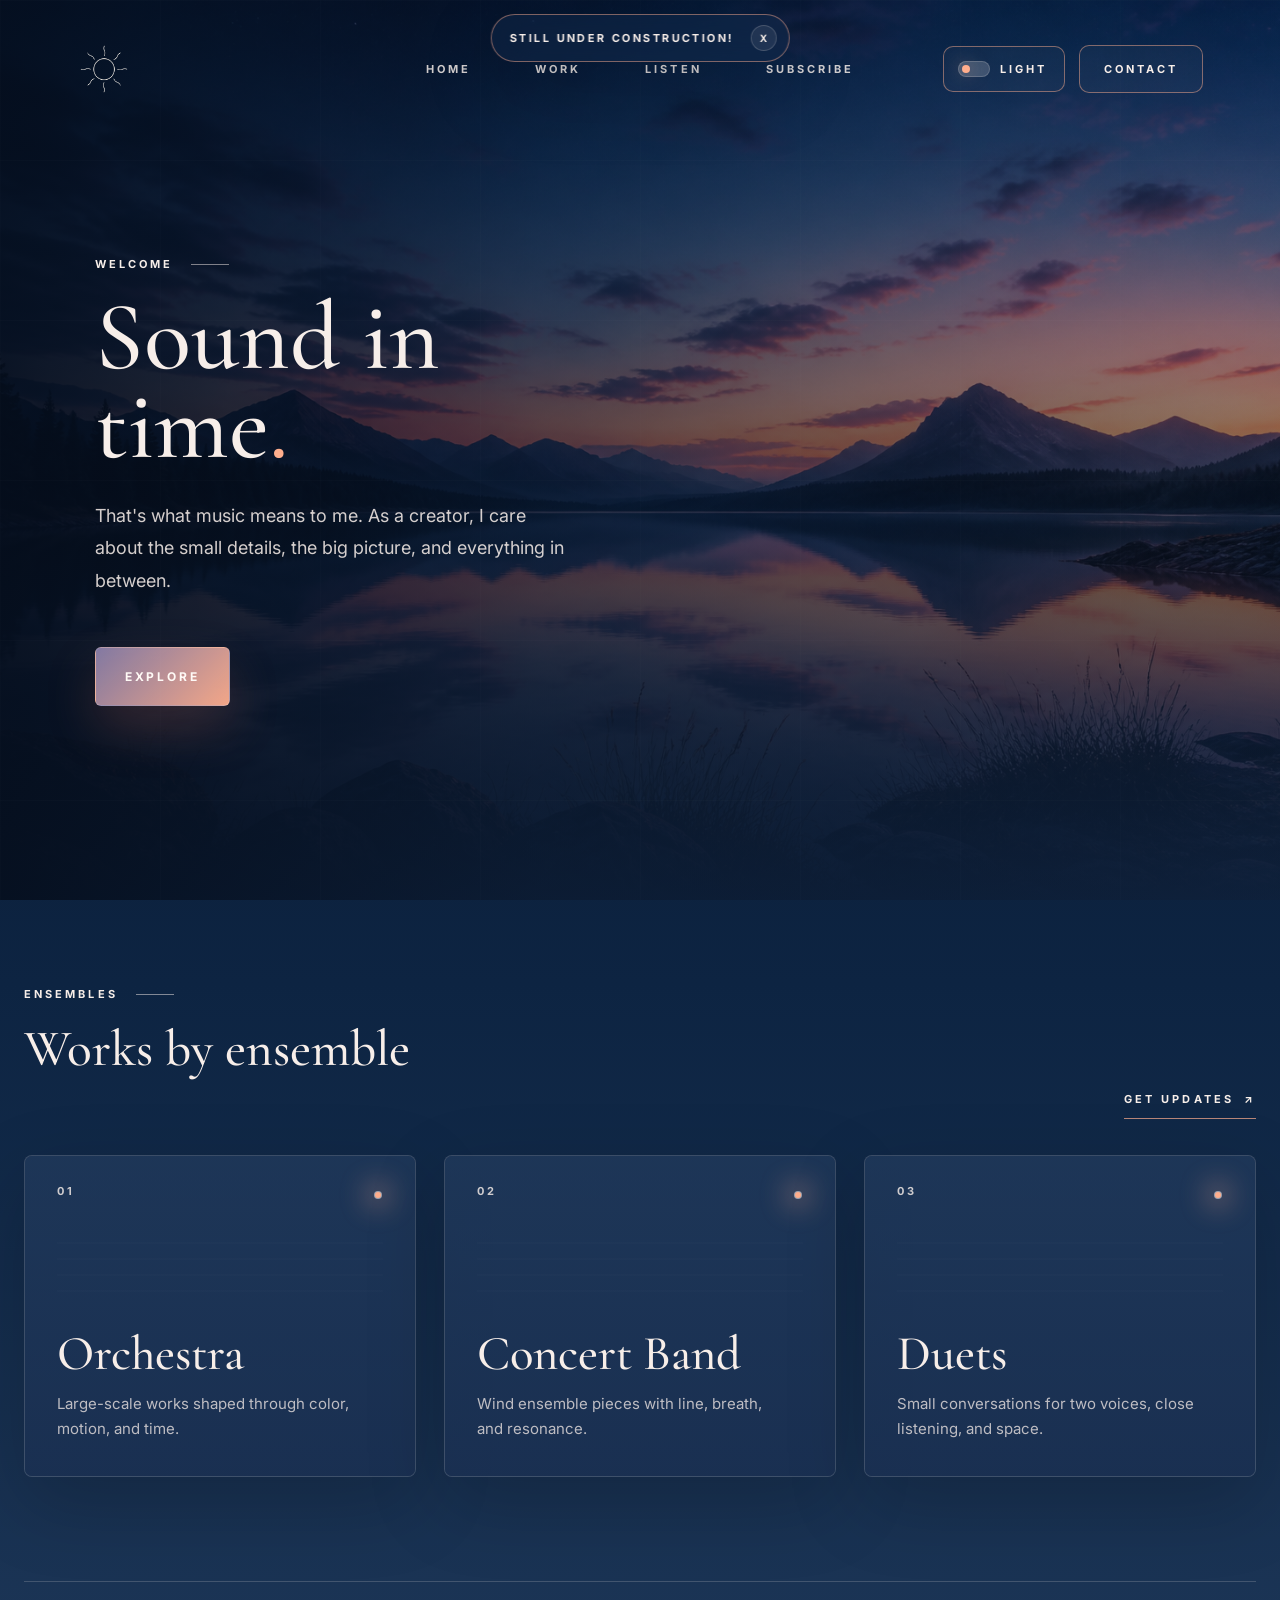
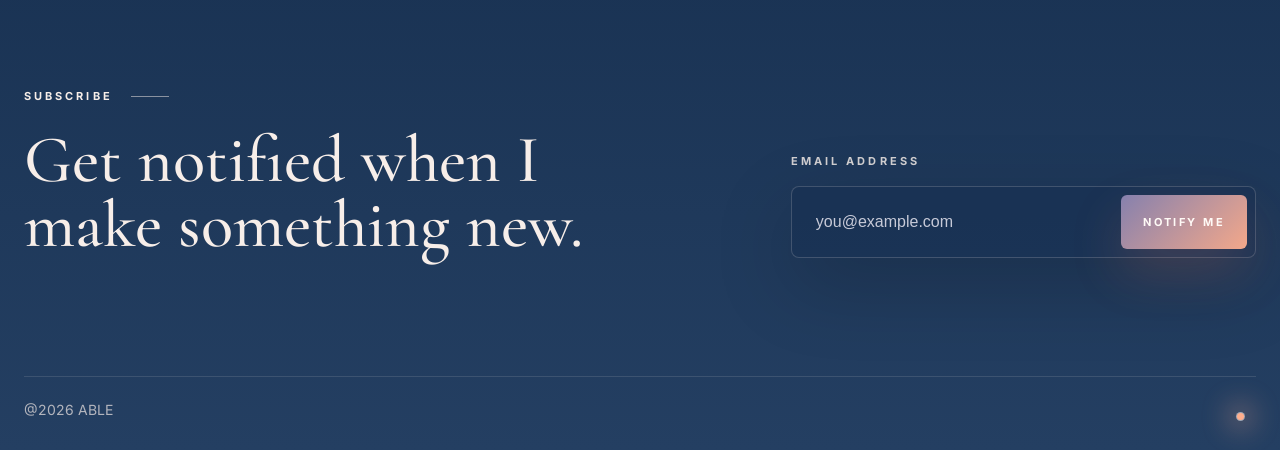
==== index.html @ 359b175e "Add favicon and stabilize theme toggle" ====
<!DOCTYPE html>
<html lang="en">
  <head>
    <meta charset="UTF-8" />
    <meta name="viewport" content="width=device-width, initial-scale=1.0" />
    <title>Able</title>
    <link rel="canonical" href="https://ablemusic.vercel.app" />
    <meta property="og:url" content="https://ablemusic.vercel.app" />
    <link rel="icon" type="image/png" href="assets/logos/av-sunburst-logo-refined-navy.png" />
    <link rel="apple-touch-icon" href="assets/logos/av-sunburst-logo-refined-navy.png" />
    <link rel="preconnect" href="https://fonts.googleapis.com" />
    <link rel="preconnect" href="https://fonts.gstatic.com" crossorigin />
    <link
      href="https://fonts.googleapis.com/css2?family=Cormorant+Garamond:wght@400;500;600&family=Inter:wght@400;500;600;700&display=swap"
      rel="stylesheet"
    />
    <link rel="stylesheet" href="styles.css" />
  </head>
  <body data-theme="dark">
    <div class="construction-notice" role="status" aria-live="polite">
      <span>Still under construction!</span>
      <button class="construction-close" type="button" aria-label="Close construction notice">X</button>
    </div>

    <header class="site-header" aria-label="Primary">
      <a class="brand" href="#" aria-label="Able home">
        <img
          class="brand-mark theme-image"
          src="assets/logos/av-sunburst-logo-refined-cream.png"
          data-dark-src="assets/logos/av-sunburst-logo-refined-cream.png"
          data-light-src="assets/logos/av-sunburst-logo-refined-navy.png"
          alt=""
        />
      </a>
      <nav class="main-nav" aria-label="Main navigation">
        <a href="#">Home</a>
        <a href="#">Work</a>
        <a href="#">Listen</a>
        <a href="#subscribe">Subscribe</a>
      </nav>
      <div class="header-actions">
        <button class="theme-toggle" type="button" aria-label="Switch to light mode" aria-pressed="false">
          <span class="toggle-track" aria-hidden="true"><span class="toggle-thumb"></span></span>
          <span class="theme-toggle-text">Light</span>
        </button>
        <a class="outline-button" href="contact.html">Contact</a>
      </div>
    </header>

    <main>
      <section class="hero" aria-label="Intro">
        <img
          class="hero-image theme-image"
          src="assets/hero-lake.png"
          data-dark-src="assets/hero-lake.png"
          data-light-src="assets/hero-light.png"
          alt="Mountain landscape with lake and sky"
        />
        <div class="hero-shade"></div>
        <div class="hero-content">
          <p class="eyebrow">Welcome</p>
          <h1>Sound in<br /><span class="nowrap">time<span>.</span></span></h1>
          <p class="intro">
            That's what music means to me. As a creator, I care about the small
            details, the big picture, and everything in between.
          </p>
          <div class="hero-actions">
            <a class="primary-button" href="#ensembles">Explore</a>
          </div>
        </div>
      </section>

      <section class="work-section" id="ensembles">
        <div class="section-heading">
          <div>
            <p class="eyebrow">Ensembles</p>
            <h2>Works by ensemble</h2>
          </div>
          <a class="text-link" href="#subscribe">Get Updates <span aria-hidden="true">&nearr;</span></a>
        </div>

        <div class="project-grid">
          <article class="project-card ensemble-card">
            <div class="project-info">
              <span>01</span>
              <h3>Orchestra</h3>
              <p>Large-scale works shaped through color, motion, and time.</p>
            </div>
          </article>

          <article class="project-card ensemble-card">
            <div class="project-info">
              <span>02</span>
              <h3>Concert Band</h3>
              <p>Wind ensemble pieces with line, breath, and resonance.</p>
            </div>
          </article>

          <article class="project-card ensemble-card">
            <div class="project-info">
              <span>03</span>
              <h3>Duets</h3>
              <p>Small conversations for two voices, close listening, and space.</p>
            </div>
          </article>
        </div>
      </section>
    </main>

    <footer class="site-footer subscription-section" id="subscribe">
      <div class="subscription-copy">
        <p class="eyebrow">Subscribe</p>
        <h2>Get notified when I make something new.</h2>
      </div>
      <form class="subscription-form" action="#" method="post" aria-label="Email subscription">
        <label for="subscriber-email">Email address</label>
        <div class="email-field">
          <input
            id="subscriber-email"
            name="email"
            type="email"
            autocomplete="email"
            placeholder="you@example.com"
            required
          />
          <button type="submit">Notify Me</button>
        </div>
      </form>
      <p class="copyright">@2026 ABLE</p>
    </footer>

    <script src="site.js"></script>
  </body>
</html>
---- styles.css ----
:root {
  --ink: #f7eee9;
  --muted: #c7cad8;
  --soft: rgba(247, 238, 233, 0.66);
  --line: rgba(247, 238, 233, 0.18);
  --peach: #ffae8d;
  --font-display: "Cormorant Garamond", Georgia, serif;
  --font-body: "Inter", Arial, sans-serif;

  --page-bg:
    radial-gradient(circle at 83% 16%, rgba(255, 174, 141, 0.18), transparent 28rem),
    linear-gradient(180deg, #061124 0%, #0d2442 48%, #243f62 100%);
  --grain-opacity: 0.2;
  --grain-line-a: rgba(255, 255, 255, 0.05);
  --grain-line-b: rgba(255, 255, 255, 0.035);
  --grain-blend: screen;
  --nav-link: rgba(247, 238, 233, 0.84);
  --outline-border: rgba(255, 174, 141, 0.48);
  --outline-bg: rgba(255, 255, 255, 0.03);
  --hero-shade:
    linear-gradient(90deg, rgba(5, 14, 29, 0.9) 0%, rgba(8, 19, 37, 0.54) 42%, rgba(10, 18, 35, 0.28) 100%),
    linear-gradient(180deg, rgba(4, 11, 23, 0.1) 0%, rgba(5, 13, 27, 0.24) 53%, #102644 100%);
  --hero-rule: linear-gradient(90deg, transparent, rgba(247, 238, 233, 0.42), transparent);
  --eyebrow-rule: rgba(247, 238, 233, 0.5);
  --intro: rgba(247, 238, 233, 0.86);
  --button-bg: linear-gradient(135deg, rgba(172, 156, 205, 0.74), rgba(255, 174, 141, 0.95));
  --button-shadow: 0 22px 52px rgba(255, 126, 94, 0.18);
  --card-bg: rgba(20, 45, 78, 0.5);
  --card-shadow: 0 26px 80px rgba(0, 0, 0, 0.18);
  --project-info-bg: linear-gradient(180deg, rgba(37, 62, 96, 0.58), rgba(27, 48, 82, 0.72));
  --project-number: rgba(247, 238, 233, 0.82);
  --body-copy: rgba(247, 238, 233, 0.74);
  --image-shadow: 0 28px 80px rgba(0, 0, 0, 0.22);
  --footer-heading: rgba(247, 238, 233, 0.82);
  --footer-text: rgba(247, 238, 233, 0.68);
  --footer-line: rgba(247, 238, 233, 0.12);
}

body[data-theme="light"] {
  --ink: #203044;
  --muted: #5c6672;
  --soft: rgba(32, 48, 68, 0.62);
  --line: rgba(32, 48, 68, 0.13);
  --peach: #ee955d;
  --page-bg:
    radial-gradient(circle at 85% 7%, rgba(255, 223, 184, 0.46), transparent 22rem),
    linear-gradient(180deg, #fdf9f1 0%, #f8f4ec 58%, #f4efe5 100%);
  --grain-opacity: 0.16;
  --grain-line-a: rgba(32, 48, 68, 0.035);
  --grain-line-b: rgba(32, 48, 68, 0.025);
  --grain-blend: multiply;
  --nav-link: rgba(32, 48, 68, 0.82);
  --outline-border: rgba(238, 149, 93, 0.74);
  --outline-bg: rgba(255, 255, 255, 0.18);
  --hero-shade:
    linear-gradient(90deg, rgba(252, 248, 239, 0.82) 0%, rgba(252, 248, 239, 0.45) 36%, rgba(252, 248, 239, 0.06) 78%),
    linear-gradient(180deg, rgba(255, 255, 255, 0) 0%, rgba(249, 245, 237, 0.08) 58%, #f8f4ec 100%);
  --hero-rule: linear-gradient(90deg, transparent, rgba(32, 48, 68, 0.2), rgba(238, 149, 93, 0.4));
  --eyebrow-rule: rgba(32, 48, 68, 0.5);
  --intro: rgba(32, 48, 68, 0.88);
  --button-bg: linear-gradient(135deg, #f0a16d, #f5b37f);
  --button-shadow: 0 20px 46px rgba(172, 111, 66, 0.18);
  --card-bg: rgba(255, 255, 255, 0.78);
  --card-shadow: 0 20px 60px rgba(41, 52, 63, 0.12);
  --project-info-bg: linear-gradient(180deg, rgba(255, 255, 255, 0.86), rgba(252, 249, 242, 0.96));
  --project-number: rgba(32, 48, 68, 0.82);
  --body-copy: rgba(32, 48, 68, 0.78);
  --image-shadow: 0 24px 70px rgba(41, 52, 63, 0.15);
  --footer-heading: rgba(32, 48, 68, 0.82);
  --footer-text: rgba(32, 48, 68, 0.68);
  --footer-line: rgba(32, 48, 68, 0.11);
}

* {
  box-sizing: border-box;
}

html {
  scroll-behavior: smooth;
}

body {
  margin: 0;
  color: var(--ink);
  font-family: var(--font-body);
  background: var(--page-bg);
  transition: color 240ms ease, background 240ms ease;
}

body::before {
  position: fixed;
  inset: 0;
  z-index: 5;
  pointer-events: none;
  content: "";
  opacity: var(--grain-opacity);
  background-image:
    linear-gradient(var(--grain-line-a) 1px, transparent 1px),
    linear-gradient(90deg, var(--grain-line-b) 1px, transparent 1px);
  background-size: 160px 160px;
  mix-blend-mode: var(--grain-blend);
}

a {
  color: inherit;
  text-decoration: none;
}

button {
  font: inherit;
}

img {
  display: block;
  max-width: 100%;
}

.theme-image {
  transition: opacity 220ms ease;
}

body.is-theme-switching .theme-image {
  opacity: 0.82;
}

.construction-notice {
  position: fixed;
  top: 14px;
  left: 50%;
  z-index: 40;
  display: inline-flex;
  align-items: center;
  gap: 16px;
  max-width: calc(100% - 32px);
  padding: 10px 12px 10px 18px;
  color: var(--ink);
  font-size: 11px;
  font-weight: 700;
  letter-spacing: 0.22em;
  text-transform: uppercase;
  border: 1px solid var(--outline-border);
  border-radius: 999px;
  background: var(--card-bg);
  background: color-mix(in srgb, var(--card-bg) 82%, transparent);
  box-shadow: var(--card-shadow);
  backdrop-filter: blur(18px);
  transform: translateX(-50%);
}

.construction-notice.is-hidden {
  display: none;
}

.construction-close {
  display: inline-grid;
  place-items: center;
  width: 26px;
  height: 26px;
  flex: 0 0 auto;
  color: var(--ink);
  font-size: 10px;
  font-weight: 700;
  line-height: 1;
  border: 1px solid var(--line);
  border-radius: 999px;
  background: rgba(255, 255, 255, 0.08);
  cursor: pointer;
}

.site-header {
  position: fixed;
  top: 0;
  left: 0;
  z-index: 20;
  display: grid;
  grid-template-columns: 1fr auto 1fr;
  align-items: center;
  width: 100%;
  padding: 42px clamp(24px, 6vw, 96px);
}

.brand {
  display: inline-flex;
  align-items: center;
  justify-content: center;
  justify-self: start;
  width: 54px;
  height: 54px;
  color: var(--ink);
}

.brand-mark {
  display: block;
  width: 54px;
  height: 54px;
  object-fit: contain;
  overflow: visible;
}

.main-nav {
  display: flex;
  justify-content: center;
  gap: clamp(28px, 5vw, 72px);
}

.main-nav a,
.outline-button,
.theme-toggle,
.text-link,
.eyebrow,
.project-info span,
.subscription-form label,
.inquiry-form span {
  font-size: 11px;
  font-weight: 700;
  letter-spacing: 0.28em;
  text-transform: uppercase;
}

.main-nav a {
  color: var(--nav-link);
}

.header-actions {
  display: flex;
  align-items: center;
  justify-self: end;
  justify-content: end;
  gap: 14px;
}

.outline-button,
.theme-toggle {
  min-height: 46px;
  color: var(--ink);
  border: 1px solid var(--outline-border);
  border-radius: 10px;
  background: var(--outline-bg);
}

.outline-button {
  min-width: 122px;
  padding: 16px 24px;
  text-align: center;
}

.theme-toggle {
  display: inline-flex;
  align-items: center;
  gap: 10px;
  min-width: 122px;
  padding: 10px 14px;
  cursor: pointer;
}

.theme-toggle:disabled {
  cursor: progress;
  opacity: 0.74;
}

.toggle-track {
  position: relative;
  width: 32px;
  height: 16px;
  flex: 0 0 auto;
  border: 1px solid var(--line);
  border-radius: 999px;
  background: rgba(255, 255, 255, 0.18);
}

.toggle-thumb {
  position: absolute;
  top: 3px;
  left: 3px;
  width: 8px;
  height: 8px;
  border-radius: 999px;
  background: var(--peach);
  box-shadow: 0 0 18px rgba(255, 174, 141, 0.7);
  transition: transform 180ms ease;
}

body[data-theme="light"] .toggle-thumb {
  transform: translateX(16px);
}

.hero {
  position: relative;
  min-height: 100vh;
  overflow: hidden;
  isolation: isolate;
}

.hero-image,
.hero-shade {
  position: absolute;
  inset: 0;
  width: 100%;
  height: 100%;
}

.hero-image {
  z-index: -3;
  object-fit: cover;
  object-position: center;
}

.hero-shade {
  z-index: -2;
  background: var(--hero-shade);
}

.hero-content {
  width: min(820px, calc(100% - 48px));
  padding: 28vh 0 0 clamp(24px, 7.4vw, 116px);
}

.eyebrow {
  position: relative;
  display: inline-flex;
  align-items: center;
  gap: 18px;
  margin: 0 0 22px;
  color: var(--ink);
}

.eyebrow::after {
  display: block;
  width: 38px;
  height: 1px;
  content: "";
  background: var(--eyebrow-rule);
}

h1,
h2,
h3,
p {
  margin-top: 0;
}

h1 {
  max-width: 820px;
  margin-bottom: 28px;
  font-family: var(--font-display);
  font-size: clamp(72px, 7.6vw, 118px);
  font-weight: 500;
  line-height: 0.92;
}

h1 span,
em {
  color: var(--peach);
  font-style: italic;
}

h1 .nowrap {
  color: inherit;
  font-style: normal;
  white-space: nowrap;
}

h1 .nowrap span {
  color: var(--peach);
  font-style: normal;
}

.intro {
  max-width: 476px;
  margin-bottom: 50px;
  color: var(--intro);
  font-size: 18px;
  line-height: 1.8;
}

.hero-actions {
  display: flex;
  align-items: center;
  gap: 38px;
  flex-wrap: wrap;
}

.primary-button {
  display: inline-flex;
  align-items: center;
  gap: 10px;
  padding: 21px 29px;
  color: #fffaf6;
  font-size: 12px;
  font-weight: 700;
  letter-spacing: 0.24em;
  text-transform: uppercase;
  border: 1px solid rgba(255, 255, 255, 0.16);
  border-radius: 6px;
  background: var(--button-bg);
  box-shadow: var(--button-shadow);
}

.text-link {
  display: inline-flex;
  align-items: center;
  gap: 10px;
  padding-bottom: 12px;
  color: var(--ink);
  border-bottom: 1px solid rgba(255, 174, 141, 0.7);
}

.work-section,
.site-footer {
  width: min(100% - 48px, 1380px);
  margin: 0 auto;
}

.work-section {
  padding: 82px 0 104px;
}

.section-heading {
  display: flex;
  align-items: end;
  justify-content: space-between;
  gap: 32px;
  margin-bottom: 36px;
}

.section-heading h2,
.subscription-copy h2 {
  color: var(--ink);
  font-family: var(--font-display);
  font-size: clamp(40px, 4vw, 60px);
  font-weight: 500;
  line-height: 1.04;
}

.project-grid {
  display: grid;
  grid-template-columns: repeat(3, 1fr);
  gap: 28px;
}

.project-card {
  position: relative;
  overflow: hidden;
  border: 1px solid var(--line);
  border-radius: 8px;
  background: var(--card-bg);
  box-shadow: var(--card-shadow);
}

.project-card img {
  width: 100%;
  aspect-ratio: 1.7;
  object-fit: cover;
  transition: opacity 180ms ease;
}

.project-info {
  position: relative;
  min-height: 124px;
  padding: 18px 28px 25px;
  background: var(--project-info-bg);
}

.project-info span {
  display: block;
  margin-bottom: 16px;
  color: var(--project-number);
}

.project-info h3 {
  margin-bottom: 7px;
  color: var(--ink);
  font-size: 21px;
  font-weight: 500;
}

.project-info p {
  margin: 0;
  color: var(--muted);
  font-size: 14px;
}

.ensemble-card {
  min-height: 320px;
}

.ensemble-card::before {
  position: absolute;
  inset: 72px 32px auto;
  height: 74px;
  pointer-events: none;
  content: "";
  opacity: 0.32;
  background: repeating-linear-gradient(
    to bottom,
    transparent 0,
    transparent 14px,
    var(--line) 15px,
    transparent 16px
  );
}

.ensemble-card::after,
.site-footer::after {
  position: absolute;
  content: "";
  border-radius: 50%;
  background: var(--peach);
  box-shadow: 0 0 0 1px rgba(255, 255, 255, 0.5), 0 0 28px 8px rgba(255, 174, 141, 0.45);
}

.ensemble-card::after {
  top: 36px;
  right: 34px;
  width: 6px;
  height: 6px;
}

.ensemble-card .project-info {
  min-height: 320px;
  display: flex;
  flex-direction: column;
  justify-content: flex-end;
  padding: 28px 32px 34px;
}

.ensemble-card .project-info span,
.ensemble-card .project-info h3,
.ensemble-card .project-info p {
  position: relative;
  z-index: 1;
}

.ensemble-card .project-info span {
  margin-bottom: auto;
}

.ensemble-card .project-info h3 {
  max-width: 300px;
  margin-bottom: 14px;
  font-family: var(--font-display);
  font-size: clamp(34px, 3.8vw, 54px);
  line-height: 1;
}

.ensemble-card .project-info p {
  max-width: 310px;
  color: var(--body-copy);
  font-size: 15px;
  line-height: 1.65;
}

.site-footer {
  position: relative;
  display: grid;
  grid-template-columns: minmax(0, 1fr) minmax(360px, 0.7fr);
  align-items: end;
  gap: clamp(42px, 8vw, 120px);
  padding: clamp(64px, 8vw, 108px) 0 32px;
  border-top: 1px solid var(--line);
}

.site-footer::after {
  right: 12px;
  bottom: 30px;
  width: 7px;
  height: 7px;
}

.subscription-copy .eyebrow {
  margin-bottom: 24px;
}

.subscription-copy h2 {
  max-width: 760px;
  margin: 0;
  font-size: clamp(42px, 5.2vw, 76px);
  line-height: 0.98;
}

.subscription-form {
  width: 100%;
}

.subscription-form label {
  display: block;
  margin-bottom: 18px;
  color: var(--footer-heading);
}

.email-field {
  display: flex;
  align-items: center;
  gap: 10px;
  width: 100%;
  padding: 8px;
  border: 1px solid var(--line);
  border-radius: 8px;
  background: var(--card-bg);
  box-shadow: var(--card-shadow);
}

.email-field input {
  width: 100%;
  min-width: 0;
  height: 54px;
  padding: 0 16px;
  color: var(--ink);
  font-size: 16px;
  border: 0;
  outline: 0;
  background: transparent;
}

.email-field input::placeholder {
  color: var(--muted);
}

.email-field button {
  min-height: 54px;
  flex: 0 0 auto;
  padding: 0 22px;
  color: #fffaf6;
  font-size: 11px;
  font-weight: 700;
  letter-spacing: 0.22em;
  text-transform: uppercase;
  border: 0;
  border-radius: 6px;
  background: var(--button-bg);
  box-shadow: var(--button-shadow);
  cursor: pointer;
}

.copyright {
  grid-column: 1 / -1;
  margin: 16px 0 0;
  padding-top: 24px;
  color: var(--footer-text);
  font-size: 14px;
  border-top: 1px solid var(--footer-line);
}

.contact-page {
  min-height: 100vh;
}

.contact-main {
  width: min(100% - 48px, 1380px);
  margin: 0 auto;
  padding: clamp(150px, 18vw, 220px) 0 clamp(72px, 9vw, 120px);
}

.contact-hero {
  max-width: 780px;
  margin-bottom: clamp(54px, 8vw, 96px);
}

.contact-hero h1 {
  margin-bottom: 24px;
}

.contact-shell {
  display: grid;
  grid-template-columns: minmax(0, 1fr);
  align-items: start;
  width: min(100%, 920px);
  margin: 0 auto;
  padding: clamp(44px, 6vw, 76px) 0;
  border-top: 1px solid var(--line);
  border-bottom: 1px solid var(--line);
}

.inquiry-form {
  display: grid;
  gap: 18px;
  width: 100%;
  max-width: 920px;
  margin: 0 auto;
}

.form-grid {
  display: grid;
  grid-template-columns: repeat(2, minmax(0, 1fr));
  gap: 16px;
}

.inquiry-form label {
  display: grid;
  gap: 10px;
}

.inquiry-form span {
  color: var(--footer-heading);
}

.inquiry-form input,
.inquiry-form select,
.inquiry-form textarea {
  width: 100%;
  color: var(--ink);
  font-size: 16px;
  border: 1px solid var(--line);
  border-radius: 8px;
  outline: 0;
  background: var(--card-bg);
  box-shadow: var(--card-shadow);
}

.inquiry-form input,
.inquiry-form select {
  height: 56px;
  padding: 0 16px;
}

.inquiry-form textarea {
  min-height: 180px;
  padding: 16px;
  resize: vertical;
}

.inquiry-form input:focus,
.inquiry-form select:focus,
.inquiry-form textarea:focus {
  border-color: var(--outline-border);
}

.inquiry-form button {
  justify-self: start;
  min-height: 56px;
  padding: 0 26px;
  color: #fffaf6;
  font-size: 11px;
  font-weight: 700;
  letter-spacing: 0.22em;
  text-transform: uppercase;
  border: 0;
  border-radius: 6px;
  background: var(--button-bg);
  box-shadow: var(--button-shadow);
  cursor: pointer;
}

@media (max-width: 1080px) {
  .theme-toggle {
    min-width: 100px;
  }

  .main-nav {
    gap: 28px;
  }
}

@media (max-width: 920px) {
  .site-header {
    grid-template-columns: auto 1fr;
    gap: 22px;
    padding: 28px 24px;
  }

  .main-nav {
    order: 3;
    grid-column: 1 / -1;
    justify-self: stretch;
    justify-content: flex-start;
    gap: 18px;
    overflow-x: auto;
    padding-bottom: 4px;
  }

  .header-actions {
    justify-self: end;
  }

  .outline-button {
    justify-self: end;
  }

  .hero-content {
    padding-top: 25vh;
  }

  .project-grid,
  .site-footer,
  .contact-shell {
    grid-template-columns: 1fr;
  }

  .section-heading {
    align-items: start;
    flex-direction: column;
  }

}

@media (max-width: 560px) {
  .construction-notice {
    top: 10px;
    gap: 10px;
    padding: 8px 9px 8px 13px;
    font-size: 9px;
    letter-spacing: 0.14em;
  }

  .construction-close {
    width: 24px;
    height: 24px;
  }

  .site-header {
    position: absolute;
  }

  .main-nav {
    display: none;
  }

  .header-actions {
    gap: 8px;
  }

  .theme-toggle {
    min-width: 44px;
    padding: 10px;
  }

  .theme-toggle-text {
    display: none;
  }

  .outline-button {
    min-width: auto;
    padding: 13px 15px;
    font-size: 10px;
  }

  h1 {
    font-size: 56px;
  }

  .intro {
    font-size: 16px;
  }

  .hero-actions {
    align-items: flex-start;
    flex-direction: column;
  }

  .work-section {
    padding-top: 56px;
  }

  .email-field {
    align-items: stretch;
    flex-direction: column;
  }

  .email-field button {
    width: 100%;
  }

  .contact-main {
    padding-top: 132px;
  }

  .form-grid {
    grid-template-columns: 1fr;
  }

  .inquiry-form button {
    width: 100%;
  }
}
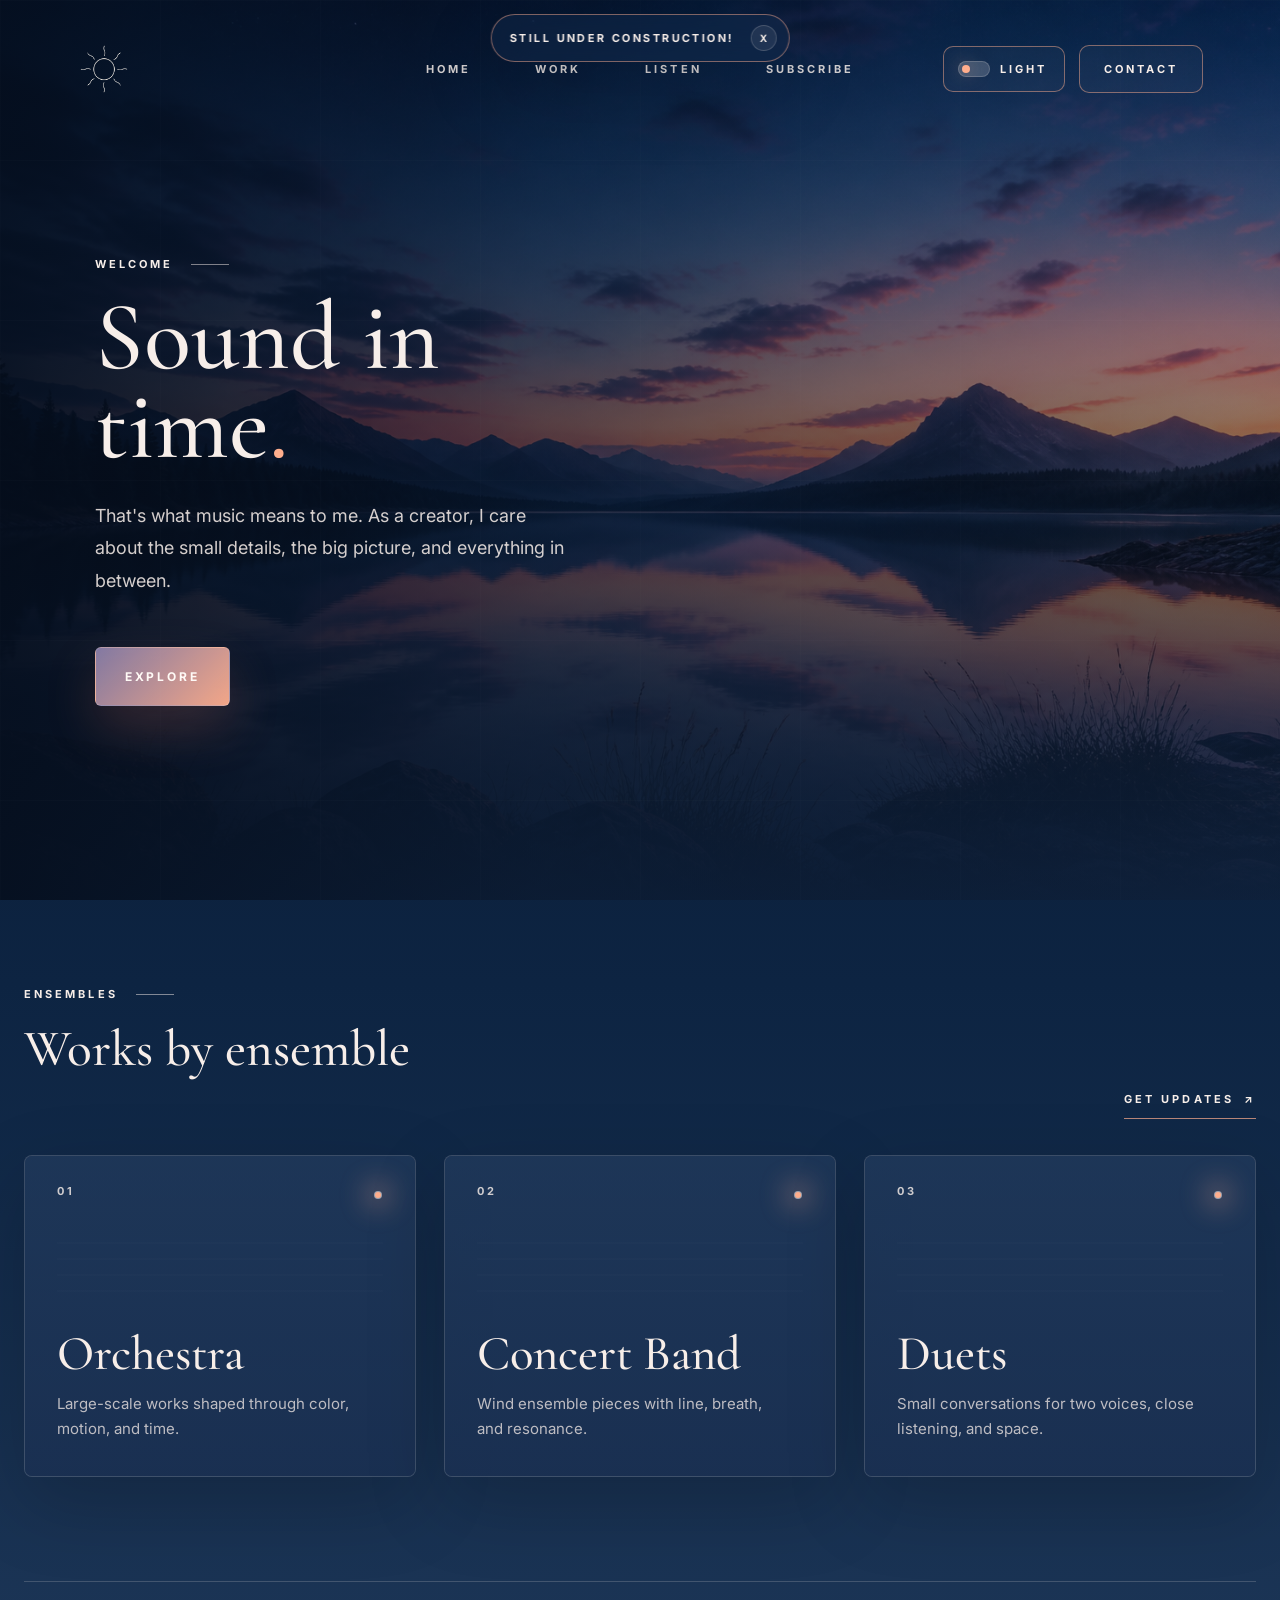
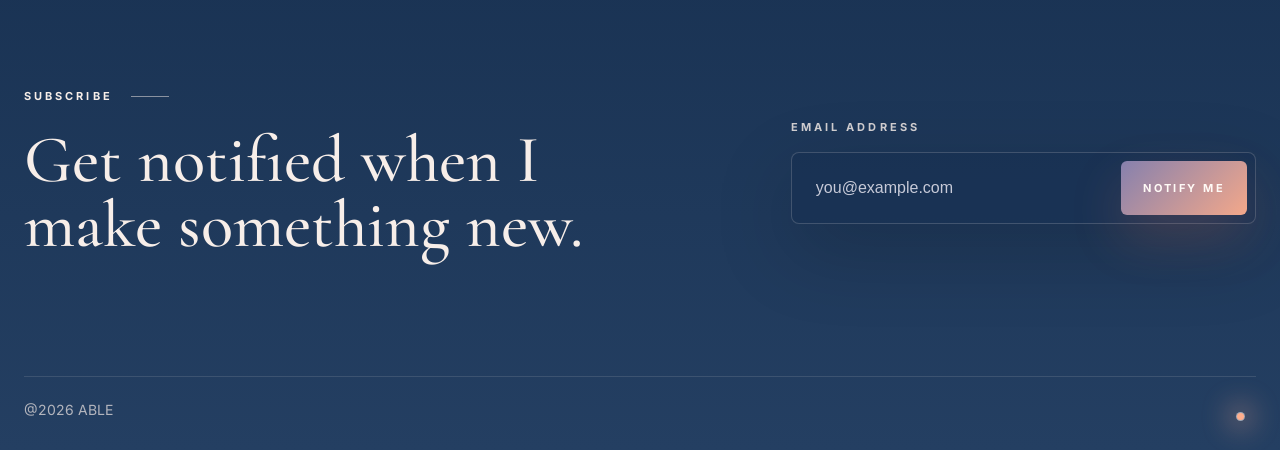
==== commit 6e56fa72: "Show email form submission status" ====
--- a/index.html
+++ b/index.html
@@ -112,7 +112,22 @@
         <p class="eyebrow">Subscribe</p>
         <h2>Get notified when I make something new.</h2>
       </div>
-      <form class="subscription-form" action="#" method="post" aria-label="Email subscription">
+      <form
+        class="subscription-form"
+        action="https://formsubmit.co/ablecomposing@outlook.com"
+        data-email-form
+        data-ajax-action="https://formsubmit.co/ajax/ablecomposing@outlook.com"
+        data-success-message="Thanks. You're on the list."
+        data-error-message="Something went wrong. Please email ablecomposing@outlook.com."
+        method="post"
+        aria-label="Email subscription"
+      >
+        <input type="hidden" name="_subject" value="New Able notification signup" />
+        <input type="hidden" name="_template" value="table" />
+        <input type="hidden" name="_captcha" value="false" />
+        <input type="hidden" name="_next" value="https://ablemusic.vercel.app/thanks.html" />
+        <input type="hidden" name="form_name" value="Email notification signup" />
+        <input class="form-honey" type="text" name="_honey" tabindex="-1" autocomplete="off" aria-hidden="true" />
         <label for="subscriber-email">Email address</label>
         <div class="email-field">
           <input
@@ -125,6 +140,7 @@
           />
           <button type="submit">Notify Me</button>
         </div>
+        <p class="form-status" role="status" aria-live="polite"></p>
       </form>
       <p class="copyright">@2026 ABLE</p>
     </footer>
--- a/styles.css
+++ b/styles.css
@@ -582,6 +582,26 @@
   width: 100%;
 }
 
+.form-honey {
+  position: absolute;
+  left: -9999px;
+  width: 1px;
+  height: 1px;
+  opacity: 0;
+}
+
+.form-status {
+  min-height: 22px;
+  margin: 12px 0 0;
+  color: var(--footer-text);
+  font-size: 14px;
+  line-height: 1.55;
+}
+
+.form-status.is-error {
+  color: var(--peach);
+}
+
 .subscription-form label {
   display: block;
   margin-bottom: 18px;
@@ -632,6 +652,12 @@
   cursor: pointer;
 }
 
+.email-field button:disabled,
+.inquiry-form button:disabled {
+  cursor: progress;
+  opacity: 0.72;
+}
+
 .copyright {
   grid-column: 1 / -1;
   margin: 16px 0 0;
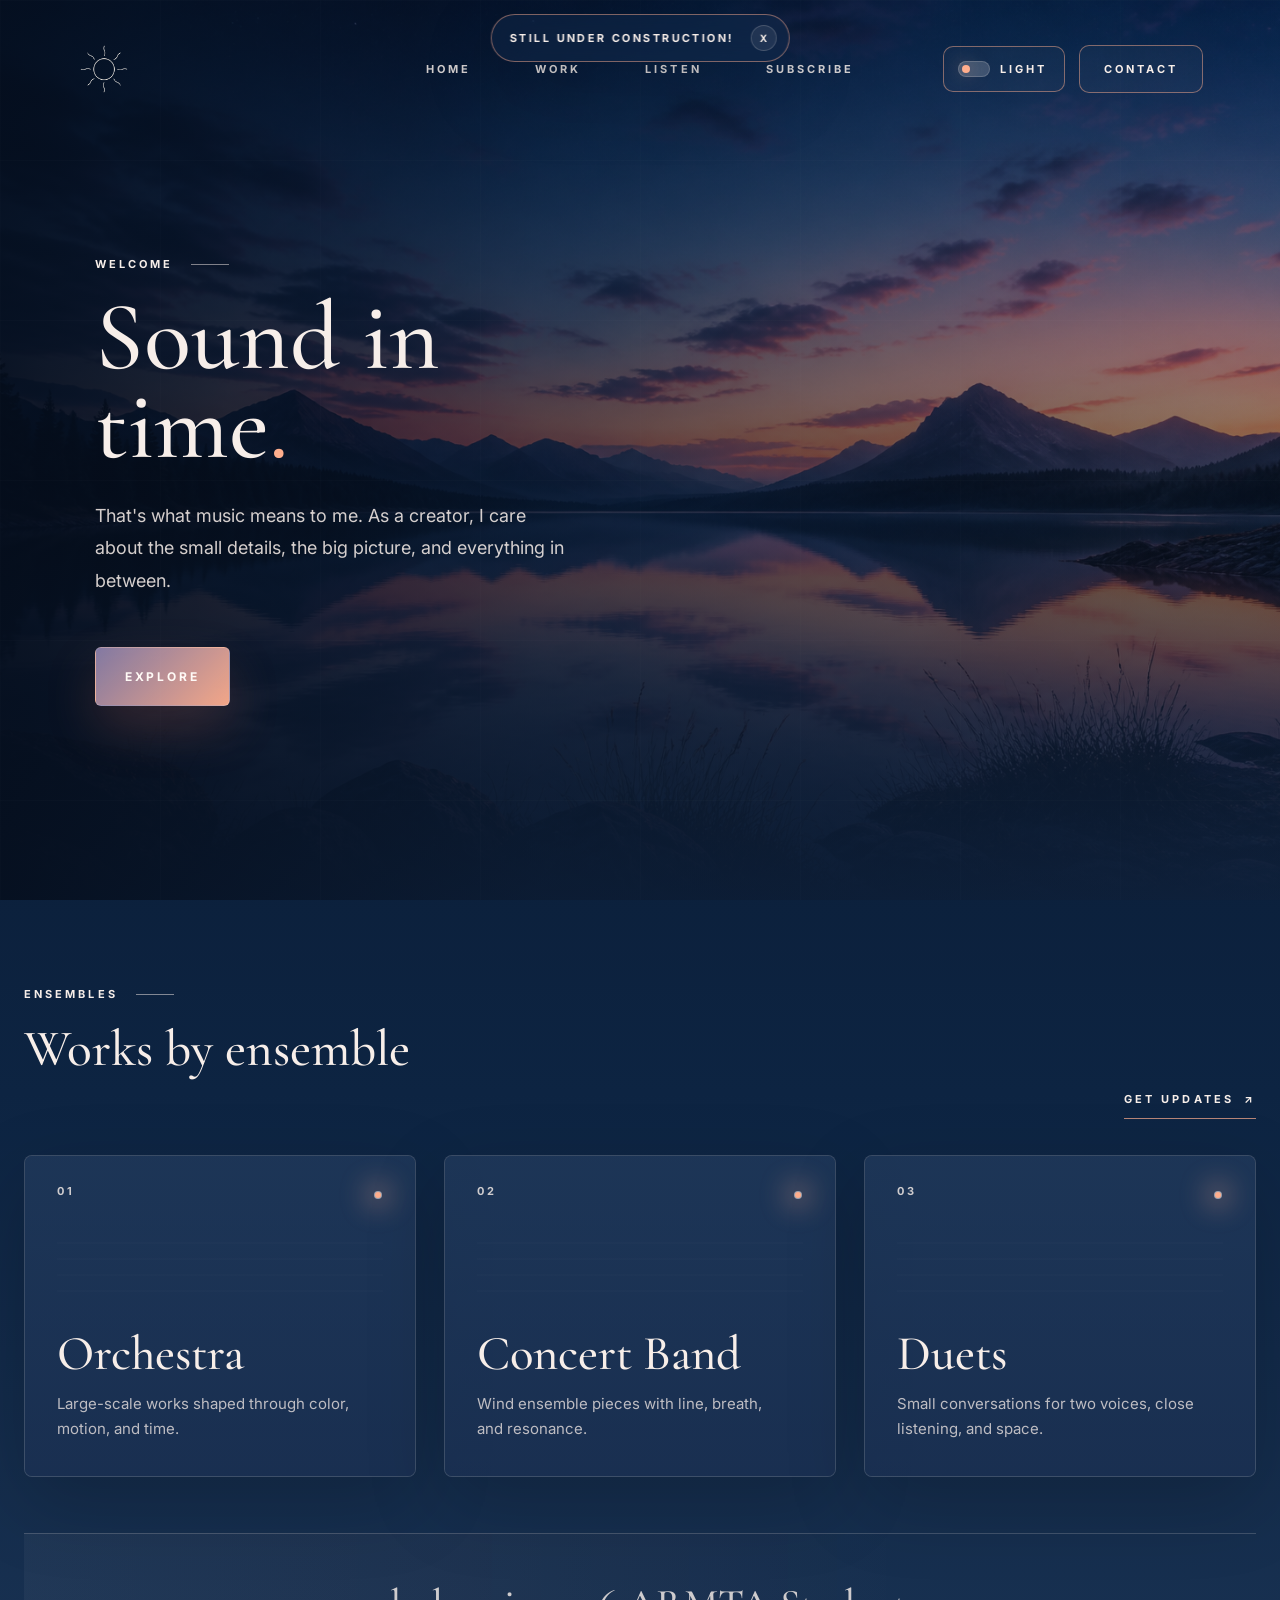
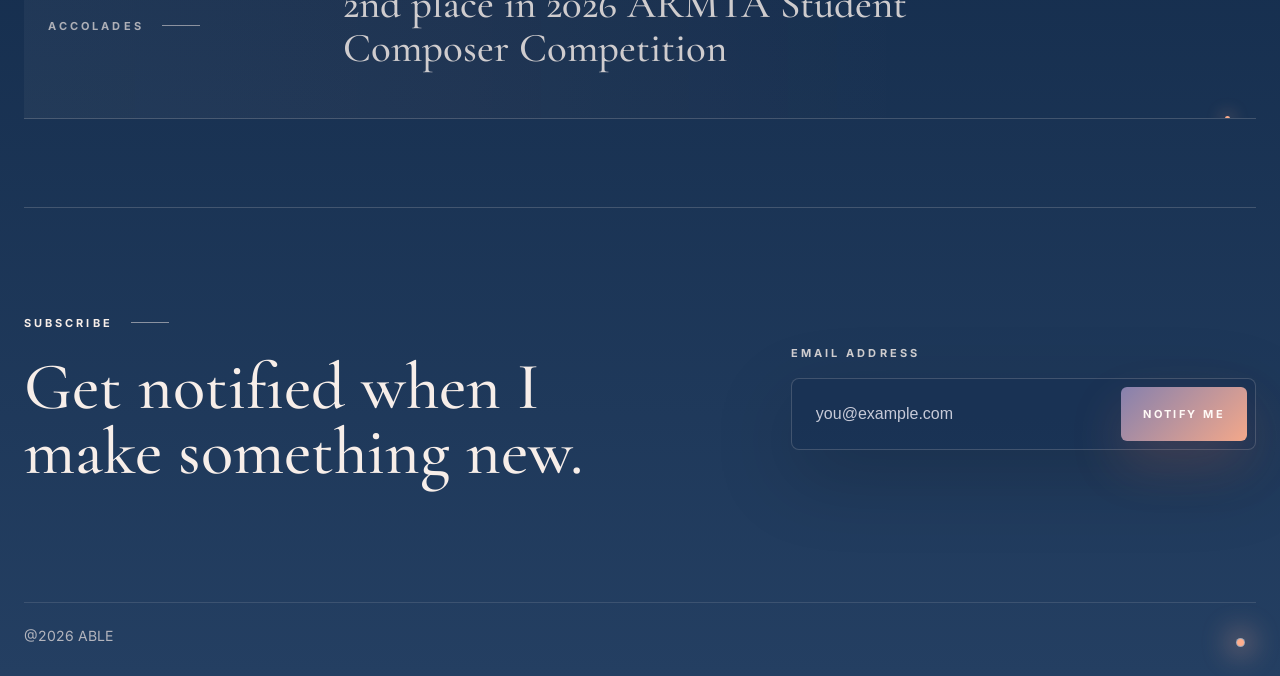
==== commit 99dcb524: "Add accolades section" ====
--- a/index.html
+++ b/index.html
@@ -105,6 +105,13 @@
           </article>
         </div>
       </section>
+
+      <section class="accolades-section" aria-labelledby="accolades-title">
+        <div class="accolade-card">
+          <p class="eyebrow">Accolades</p>
+          <h2 id="accolades-title">2nd place in 2026 ARMTA Student Composer Competition</h2>
+        </div>
+      </section>
     </main>
 
     <footer class="site-footer subscription-section" id="subscribe">
--- a/styles.css
+++ b/styles.css
@@ -27,6 +27,7 @@
   --button-shadow: 0 22px 52px rgba(255, 126, 94, 0.18);
   --card-bg: rgba(20, 45, 78, 0.5);
   --card-shadow: 0 26px 80px rgba(0, 0, 0, 0.18);
+  --accolade-sheen: linear-gradient(90deg, rgba(247, 238, 233, 0.045), rgba(255, 174, 141, 0.035), transparent 72%);
   --project-info-bg: linear-gradient(180deg, rgba(37, 62, 96, 0.58), rgba(27, 48, 82, 0.72));
   --project-number: rgba(247, 238, 233, 0.82);
   --body-copy: rgba(247, 238, 233, 0.74);
@@ -62,6 +63,7 @@
   --button-shadow: 0 20px 46px rgba(172, 111, 66, 0.18);
   --card-bg: rgba(255, 255, 255, 0.78);
   --card-shadow: 0 20px 60px rgba(41, 52, 63, 0.12);
+  --accolade-sheen: linear-gradient(90deg, rgba(255, 255, 255, 0.58), rgba(238, 149, 93, 0.08), transparent 76%);
   --project-info-bg: linear-gradient(180deg, rgba(255, 255, 255, 0.86), rgba(252, 249, 242, 0.96));
   --project-number: rgba(32, 48, 68, 0.82);
   --body-copy: rgba(32, 48, 68, 0.78);
@@ -406,13 +408,14 @@
 }
 
 .work-section,
+.accolades-section,
 .site-footer {
   width: min(100% - 48px, 1380px);
   margin: 0 auto;
 }
 
 .work-section {
-  padding: 82px 0 104px;
+  padding: 82px 0 56px;
 }
 
 .section-heading {
@@ -550,6 +553,51 @@
   line-height: 1.65;
 }
 
+.accolades-section {
+  padding: 0 0 88px;
+}
+
+.accolade-card {
+  position: relative;
+  overflow: hidden;
+  display: grid;
+  grid-template-columns: minmax(150px, 0.26fr) minmax(0, 1fr);
+  align-items: center;
+  gap: clamp(26px, 5vw, 72px);
+  padding: clamp(30px, 4.2vw, 48px) clamp(0px, 2vw, 24px);
+  border-top: 1px solid var(--line);
+  border-bottom: 1px solid var(--line);
+  background: var(--accolade-sheen);
+}
+
+.accolade-card::before {
+  position: absolute;
+  right: clamp(8px, 2vw, 28px);
+  bottom: -3px;
+  width: 5px;
+  height: 5px;
+  border-radius: 50%;
+  content: "";
+  background: var(--peach);
+  box-shadow: 0 0 16px 4px rgba(255, 174, 141, 0.25);
+}
+
+.accolade-card .eyebrow {
+  margin: 0;
+  color: var(--soft);
+}
+
+.accolade-card h2 {
+  max-width: 760px;
+  margin: 0;
+  padding-right: 40px;
+  color: var(--footer-heading);
+  font-family: var(--font-display);
+  font-size: clamp(30px, 3.2vw, 46px);
+  font-weight: 500;
+  line-height: 1.08;
+}
+
 .site-footer {
   position: relative;
   display: grid;
@@ -817,6 +865,10 @@
     flex-direction: column;
   }
 
+  .accolade-card {
+    grid-template-columns: 1fr;
+  }
+
 }
 
 @media (max-width: 560px) {
@@ -877,6 +929,23 @@
     padding-top: 56px;
   }
 
+  .accolades-section {
+    padding-bottom: 64px;
+  }
+
+  .accolade-card {
+    gap: 18px;
+    padding: 28px 0 34px;
+  }
+
+  .accolade-card::before {
+    right: 4px;
+  }
+
+  .accolade-card h2 {
+    padding-right: 0;
+  }
+
   .email-field {
     align-items: stretch;
     flex-direction: column;
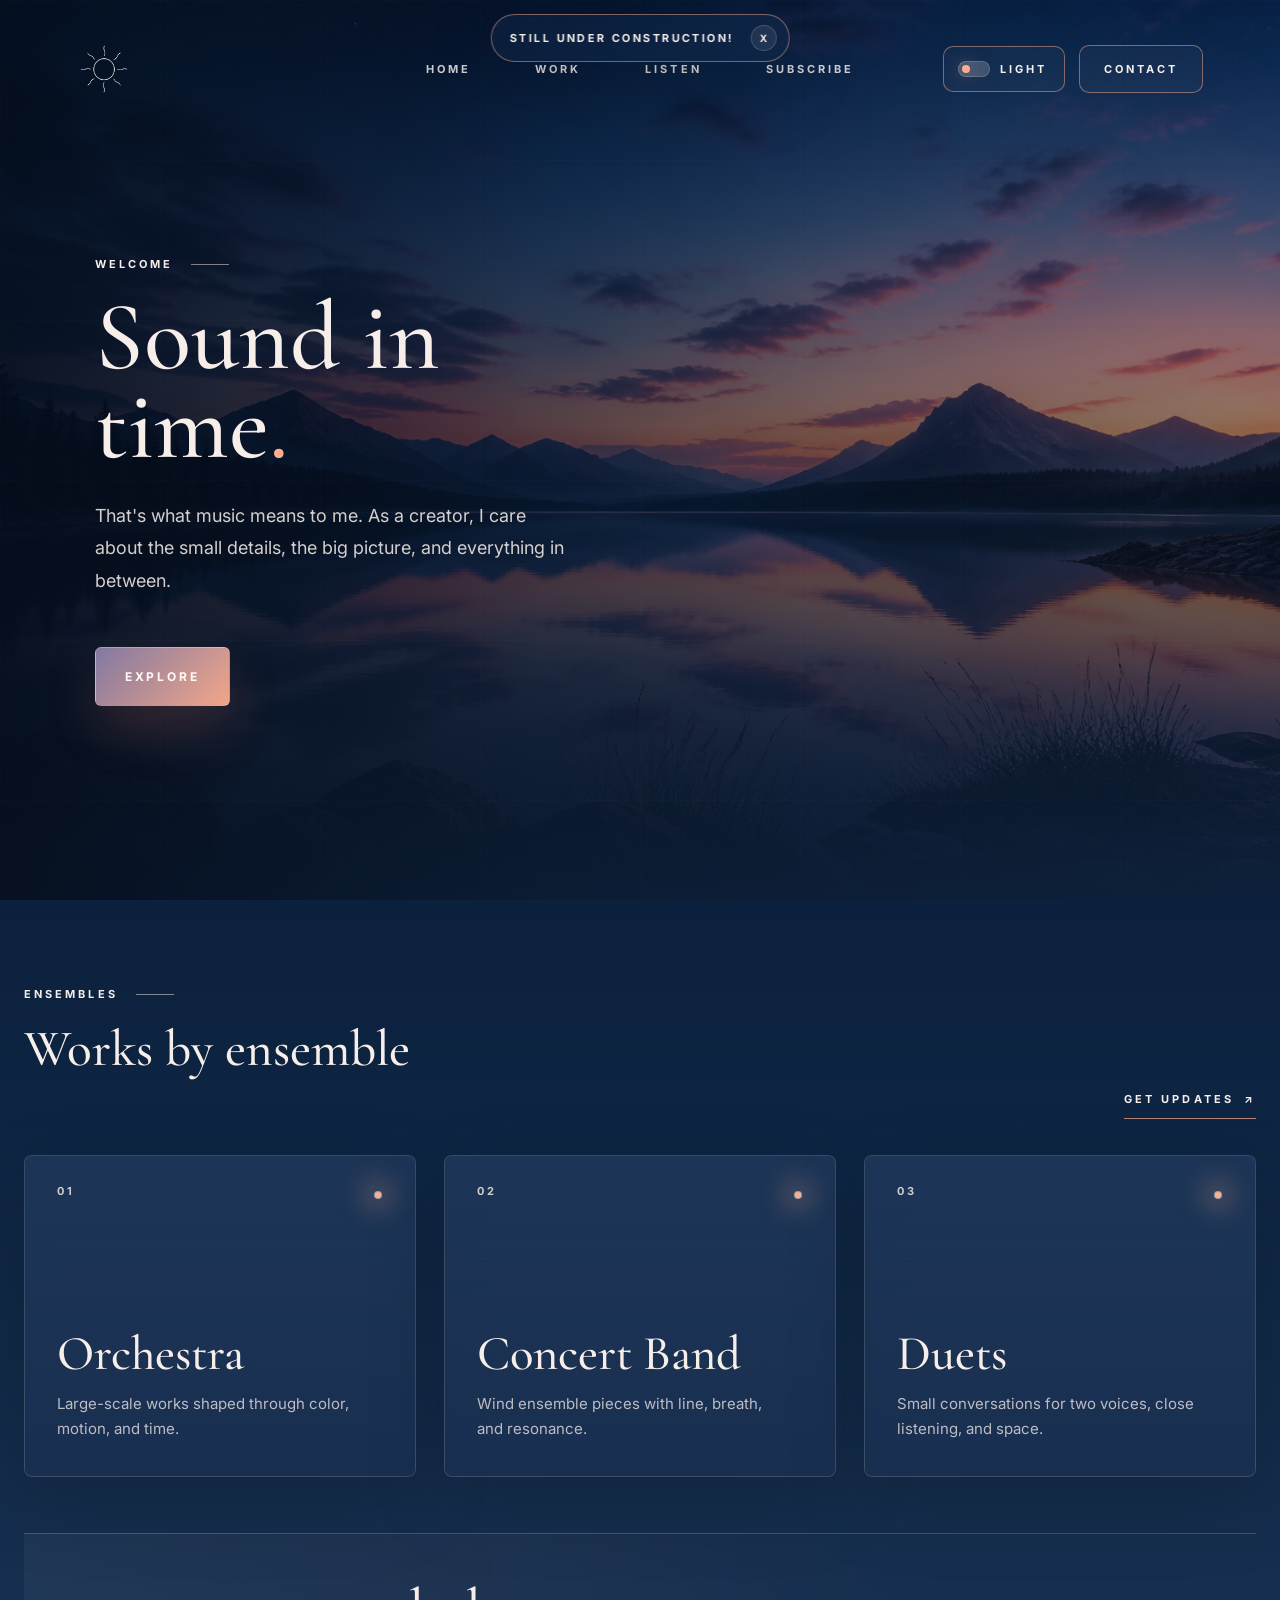
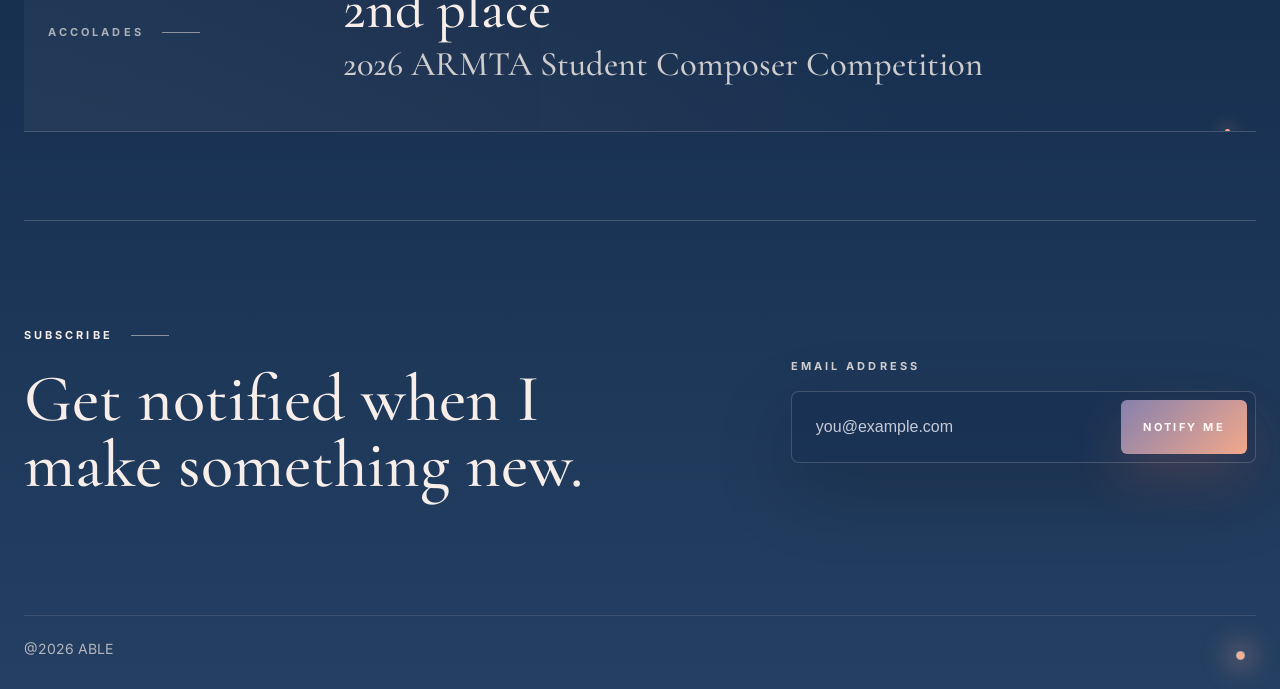
==== commit 59773cde: "Refine homepage mobile layout" ====
--- a/index.html
+++ b/index.html
@@ -109,7 +109,10 @@
       <section class="accolades-section" aria-labelledby="accolades-title">
         <div class="accolade-card">
           <p class="eyebrow">Accolades</p>
-          <h2 id="accolades-title">2nd place in 2026 ARMTA Student Composer Competition</h2>
+          <div class="accolade-copy">
+            <p class="accolade-rank">2nd place</p>
+            <h2 id="accolades-title">2026 ARMTA Student Composer Competition</h2>
+          </div>
         </div>
       </section>
     </main>
--- a/styles.css
+++ b/styles.css
@@ -587,15 +587,28 @@
   color: var(--soft);
 }
 
+.accolade-copy {
+  max-width: 760px;
+  padding-right: 40px;
+}
+
+.accolade-rank {
+  margin: 0 0 8px;
+  color: var(--ink);
+  font-family: var(--font-display);
+  font-size: clamp(38px, 4.4vw, 66px);
+  font-weight: 500;
+  line-height: 0.98;
+}
+
 .accolade-card h2 {
   max-width: 760px;
   margin: 0;
-  padding-right: 40px;
   color: var(--footer-heading);
   font-family: var(--font-display);
-  font-size: clamp(30px, 3.2vw, 46px);
+  font-size: clamp(26px, 2.7vw, 40px);
   font-weight: 500;
-  line-height: 1.08;
+  line-height: 1.1;
 }
 
 .site-footer {
@@ -927,23 +940,53 @@
 
   .work-section {
     padding-top: 56px;
+    padding-bottom: 44px;
+  }
+
+  .ensemble-card,
+  .ensemble-card .project-info {
+    min-height: 220px;
+  }
+
+  .ensemble-card .project-info {
+    justify-content: flex-start;
+    padding: 24px 24px 28px;
+  }
+
+  .ensemble-card .project-info span {
+    margin-bottom: 18px;
   }
 
   .accolades-section {
-    padding-bottom: 64px;
+    width: min(100% - 32px, 1380px);
+    padding-bottom: 70px;
   }
 
   .accolade-card {
-    gap: 18px;
-    padding: 28px 0 34px;
+    gap: 24px;
+    padding: 34px 16px 40px;
+    border-right: 1px solid var(--line);
+    border-left: 1px solid var(--line);
+    border-radius: 8px;
   }
 
   .accolade-card::before {
-    right: 4px;
+    right: 18px;
+  }
+
+  .accolade-copy {
+    padding-right: 0;
+  }
+
+  .accolade-rank {
+    margin-bottom: 12px;
+    font-size: clamp(42px, 13vw, 58px);
   }
 
   .accolade-card h2 {
-    padding-right: 0;
+    max-width: 16ch;
+    font-size: clamp(24px, 7.4vw, 32px);
+    line-height: 1.14;
   }
 
   .email-field {
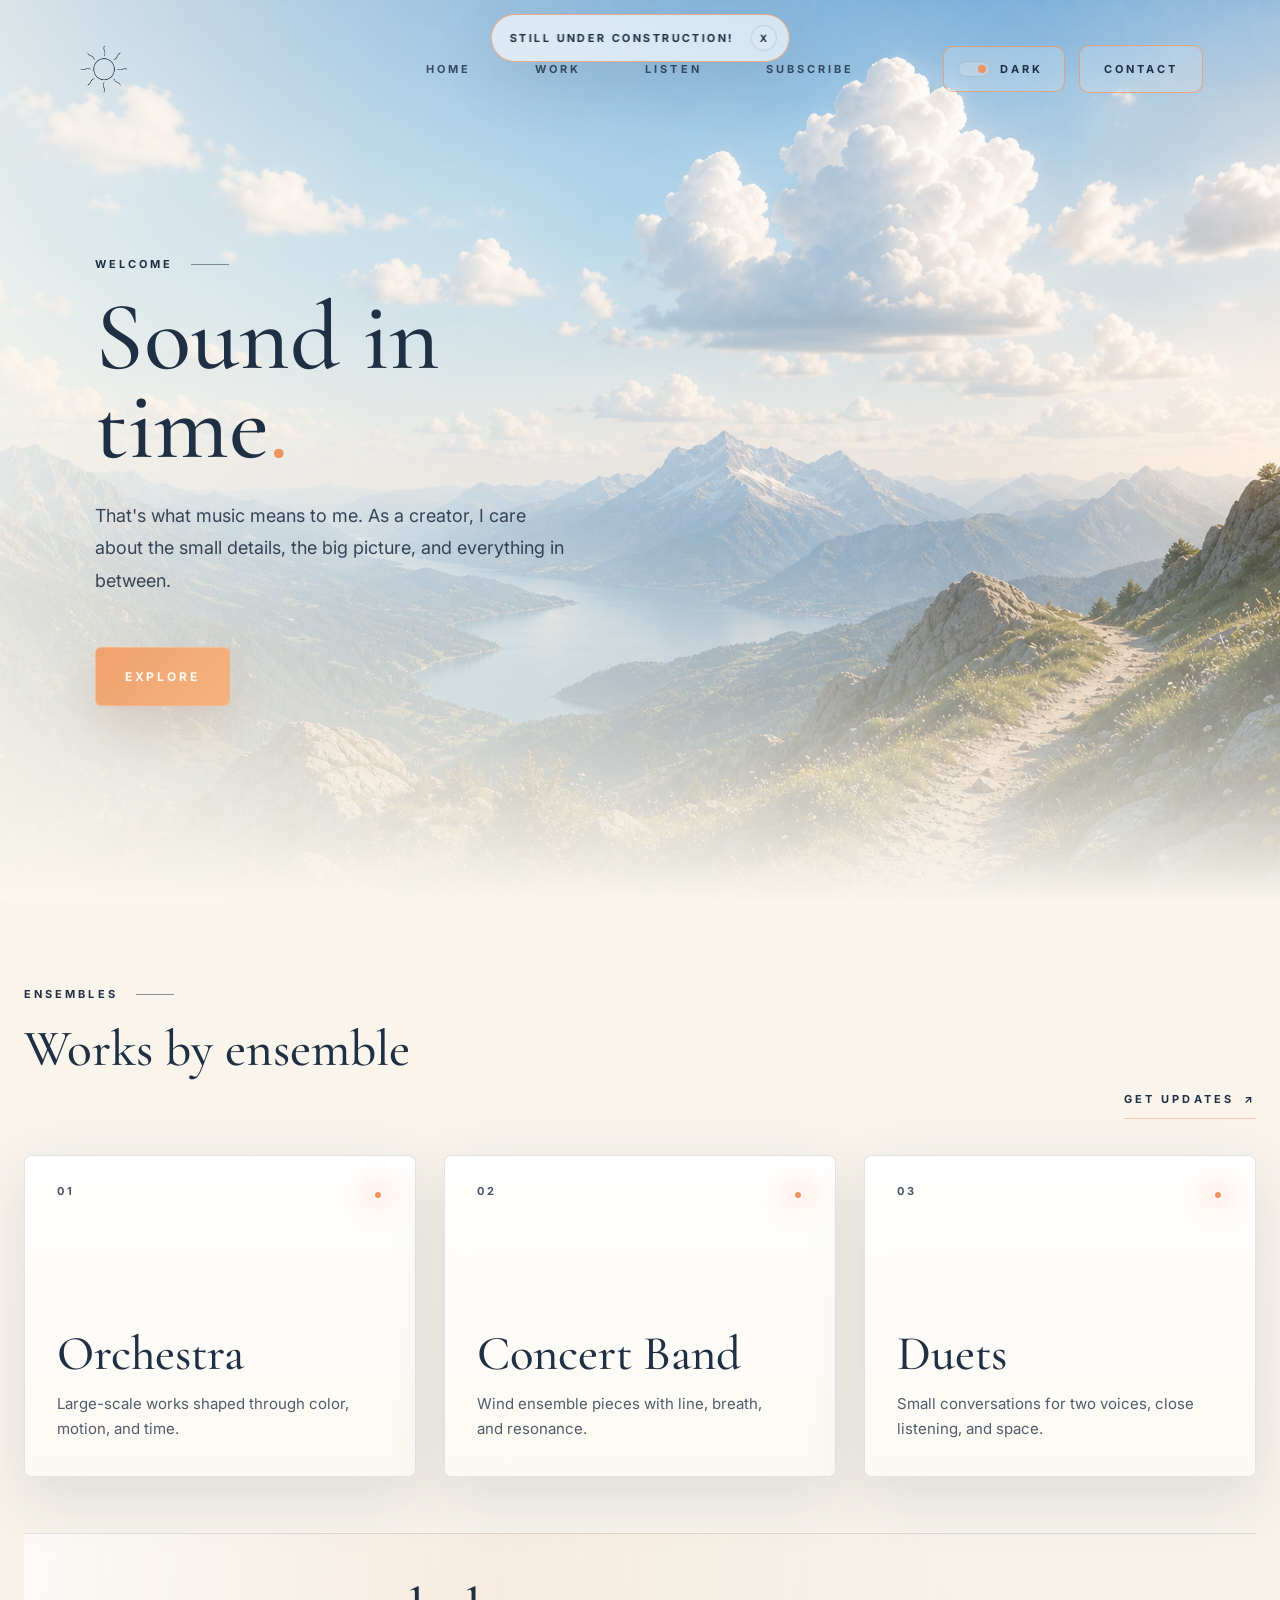
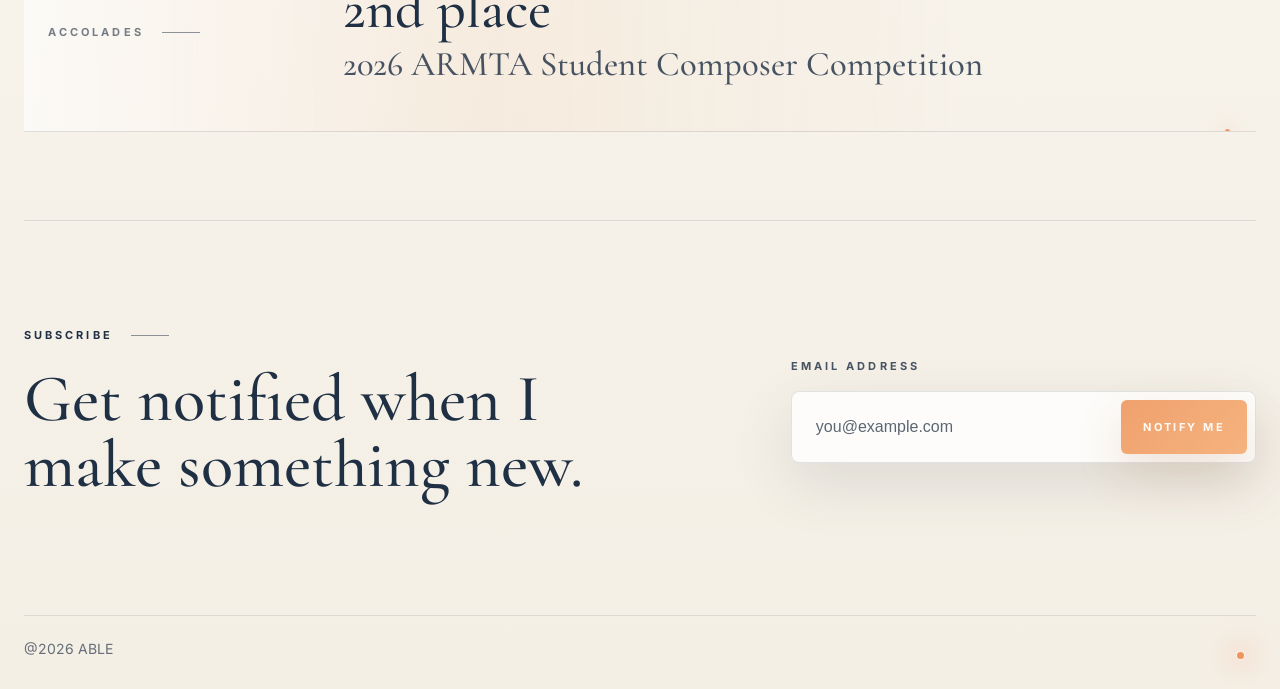
==== commit 2f876056: "Make light mode the default theme" ====
--- a/index.html
+++ b/index.html
@@ -16,7 +16,7 @@
     />
     <link rel="stylesheet" href="styles.css" />
   </head>
-  <body data-theme="dark">
+  <body data-theme="light">
     <div class="construction-notice" role="status" aria-live="polite">
       <span>Still under construction!</span>
       <button class="construction-close" type="button" aria-label="Close construction notice">X</button>
@@ -26,7 +26,7 @@
       <a class="brand" href="#" aria-label="Able home">
         <img
           class="brand-mark theme-image"
-          src="assets/logos/av-sunburst-logo-refined-cream.png"
+          src="assets/logos/av-sunburst-logo-refined-navy.png"
           data-dark-src="assets/logos/av-sunburst-logo-refined-cream.png"
           data-light-src="assets/logos/av-sunburst-logo-refined-navy.png"
           alt=""
@@ -39,9 +39,9 @@
         <a href="#subscribe">Subscribe</a>
       </nav>
       <div class="header-actions">
-        <button class="theme-toggle" type="button" aria-label="Switch to light mode" aria-pressed="false">
+        <button class="theme-toggle" type="button" aria-label="Switch to dark mode" aria-pressed="true">
           <span class="toggle-track" aria-hidden="true"><span class="toggle-thumb"></span></span>
-          <span class="theme-toggle-text">Light</span>
+          <span class="theme-toggle-text">Dark</span>
         </button>
         <a class="outline-button" href="contact.html">Contact</a>
       </div>
@@ -51,7 +51,7 @@
       <section class="hero" aria-label="Intro">
         <img
           class="hero-image theme-image"
-          src="assets/hero-lake.png"
+          src="assets/hero-light.png"
           data-dark-src="assets/hero-lake.png"
           data-light-src="assets/hero-light.png"
           alt="Mountain landscape with lake and sky"
@@ -155,6 +155,6 @@
       <p class="copyright">@2026 ABLE</p>
     </footer>
 
-    <script src="site.js"></script>
+    <script src="site.js?v=light-default"></script>
   </body>
 </html>
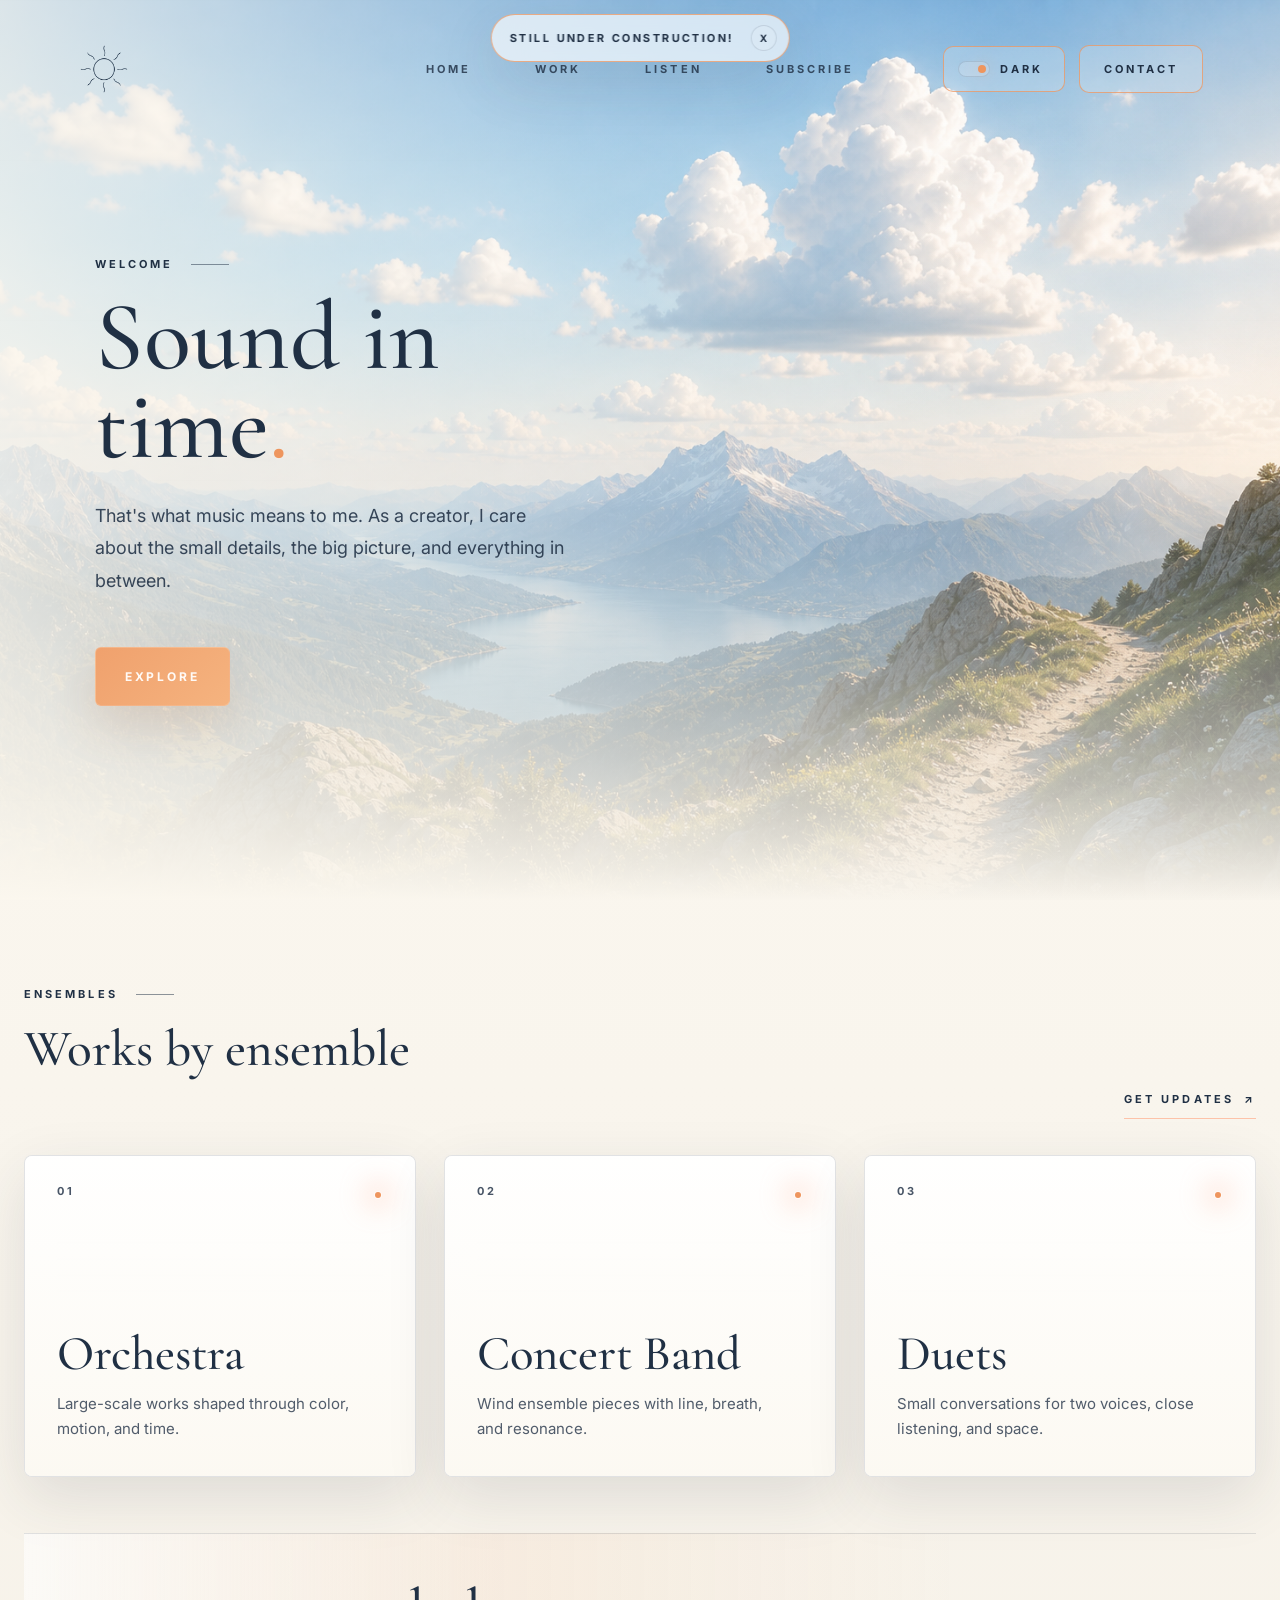
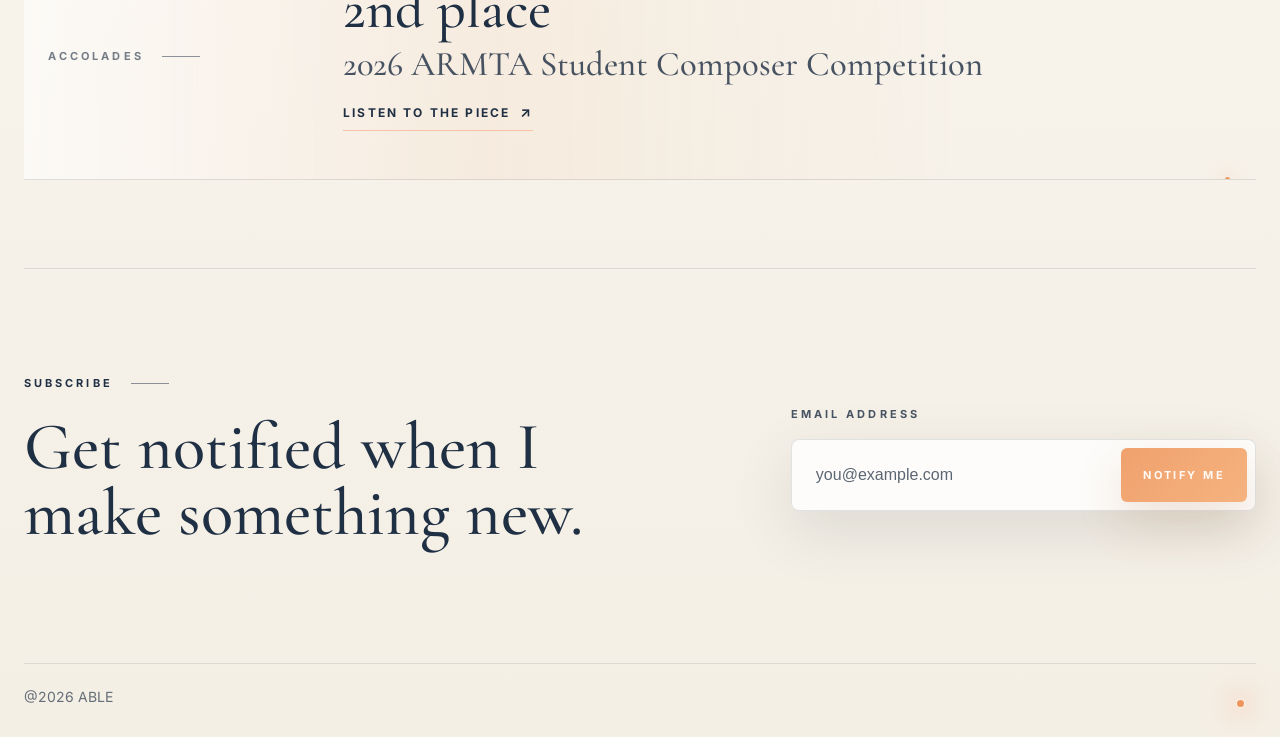
==== commit ae72fd8b: "Add protected piece player" ====
--- a/index.html
+++ b/index.html
@@ -112,6 +112,7 @@
           <div class="accolade-copy">
             <p class="accolade-rank">2nd place</p>
             <h2 id="accolades-title">2026 ARMTA Student Composer Competition</h2>
+            <a class="piece-link" href="listen.html" data-protected-listen>Listen to the piece</a>
           </div>
         </div>
       </section>
@@ -155,6 +156,6 @@
       <p class="copyright">@2026 ABLE</p>
     </footer>
 
-    <script src="site.js?v=light-default"></script>
+    <script src="site.js?v=piece-access"></script>
   </body>
 </html>
--- a/styles.css
+++ b/styles.css
@@ -611,6 +611,26 @@
   line-height: 1.1;
 }
 
+.piece-link {
+  display: inline-flex;
+  align-items: center;
+  gap: 10px;
+  margin-top: 22px;
+  padding-bottom: 10px;
+  color: var(--ink);
+  font-size: 12px;
+  font-weight: 700;
+  letter-spacing: 0.18em;
+  text-transform: uppercase;
+  border-bottom: 1px solid rgba(255, 174, 141, 0.7);
+}
+
+.piece-link::after {
+  content: "\2197";
+  font-size: 14px;
+  line-height: 1;
+}
+
 .site-footer {
   position: relative;
   display: grid;
@@ -758,6 +778,40 @@
   border-bottom: 1px solid var(--line);
 }
 
+.listen-shell {
+  width: min(100%, 760px);
+  margin: 0 auto;
+}
+
+.listen-card {
+  padding: clamp(32px, 6vw, 62px);
+  border: 1px solid var(--line);
+  border-radius: 8px;
+  background: var(--card-bg);
+  box-shadow: var(--card-shadow);
+}
+
+.listen-card h1 {
+  margin-bottom: 20px;
+  font-size: clamp(52px, 8vw, 86px);
+}
+
+.listen-card .intro {
+  margin-bottom: 34px;
+}
+
+.audio-player {
+  width: 100%;
+  margin-top: 10px;
+}
+
+.locked-message {
+  margin: 0;
+  color: var(--footer-text);
+  font-size: 15px;
+  line-height: 1.65;
+}
+
 .inquiry-form {
   display: grid;
   gap: 18px;
@@ -989,6 +1043,16 @@
     line-height: 1.14;
   }
 
+  .piece-link {
+    margin-top: 20px;
+    font-size: 11px;
+    letter-spacing: 0.16em;
+  }
+
+  .listen-card {
+    padding: 30px 22px 34px;
+  }
+
   .email-field {
     align-items: stretch;
     flex-direction: column;
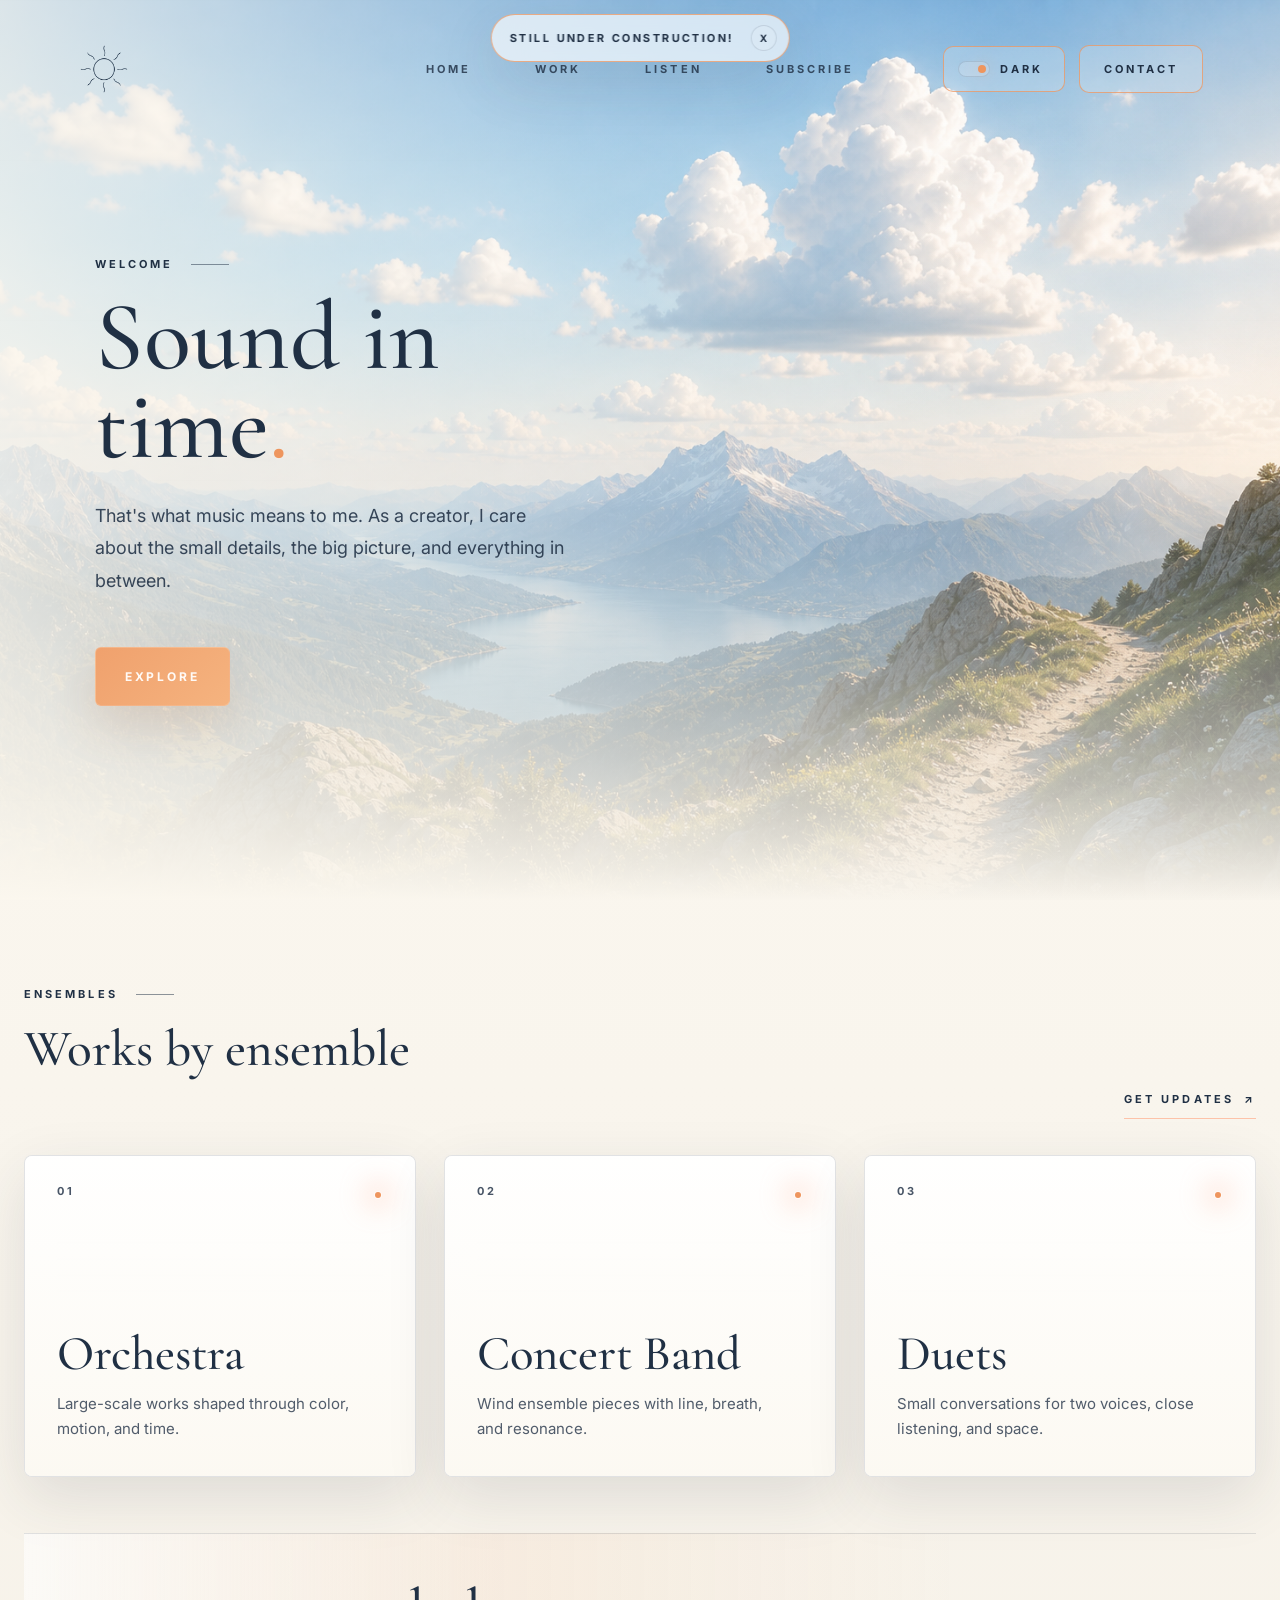
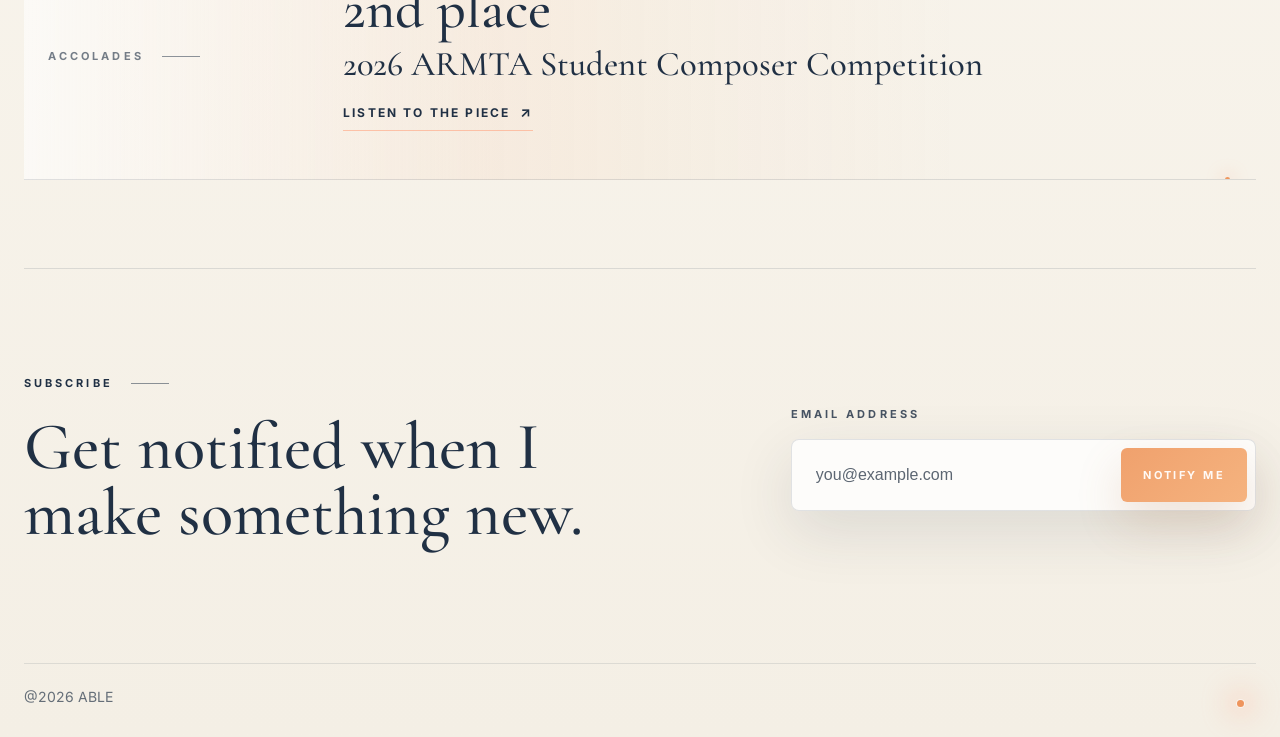
==== commit d5e91720: "Use clean page routes" ====
--- a/index.html
+++ b/index.html
@@ -4,8 +4,8 @@
     <meta charset="UTF-8" />
     <meta name="viewport" content="width=device-width, initial-scale=1.0" />
     <title>Able</title>
-    <link rel="canonical" href="https://ablemusic.vercel.app" />
-    <meta property="og:url" content="https://ablemusic.vercel.app" />
+    <link rel="canonical" href="https://ablemusic.vercel.app/home" />
+    <meta property="og:url" content="https://ablemusic.vercel.app/home" />
     <link rel="icon" type="image/png" href="assets/logos/av-sunburst-logo-refined-navy.png" />
     <link rel="apple-touch-icon" href="assets/logos/av-sunburst-logo-refined-navy.png" />
     <link rel="preconnect" href="https://fonts.googleapis.com" />
@@ -23,7 +23,7 @@
     </div>
 
     <header class="site-header" aria-label="Primary">
-      <a class="brand" href="#" aria-label="Able home">
+      <a class="brand" href="home" aria-label="Able home">
         <img
           class="brand-mark theme-image"
           src="assets/logos/av-sunburst-logo-refined-navy.png"
@@ -33,17 +33,17 @@
         />
       </a>
       <nav class="main-nav" aria-label="Main navigation">
-        <a href="#">Home</a>
-        <a href="#">Work</a>
-        <a href="#">Listen</a>
-        <a href="#subscribe">Subscribe</a>
+        <a href="home">Home</a>
+        <a href="home#ensembles">Work</a>
+        <a href="home#accolades-title">Listen</a>
+        <a href="home#subscribe">Subscribe</a>
       </nav>
       <div class="header-actions">
         <button class="theme-toggle" type="button" aria-label="Switch to dark mode" aria-pressed="true">
           <span class="toggle-track" aria-hidden="true"><span class="toggle-thumb"></span></span>
           <span class="theme-toggle-text">Dark</span>
         </button>
-        <a class="outline-button" href="contact.html">Contact</a>
+        <a class="outline-button" href="contact">Contact</a>
       </div>
     </header>
 
@@ -65,7 +65,7 @@
             details, the big picture, and everything in between.
           </p>
           <div class="hero-actions">
-            <a class="primary-button" href="#ensembles">Explore</a>
+            <a class="primary-button" href="home#ensembles">Explore</a>
           </div>
         </div>
       </section>
@@ -76,7 +76,7 @@
             <p class="eyebrow">Ensembles</p>
             <h2>Works by ensemble</h2>
           </div>
-          <a class="text-link" href="#subscribe">Get Updates <span aria-hidden="true">&nearr;</span></a>
+          <a class="text-link" href="home#subscribe">Get Updates <span aria-hidden="true">&nearr;</span></a>
         </div>
 
         <div class="project-grid">
@@ -112,7 +112,7 @@
           <div class="accolade-copy">
             <p class="accolade-rank">2nd place</p>
             <h2 id="accolades-title">2026 ARMTA Student Composer Competition</h2>
-            <a class="piece-link" href="listen.html" data-protected-listen>Listen to the piece</a>
+            <a class="piece-link" href="listen" data-protected-listen>Listen to the piece</a>
           </div>
         </div>
       </section>
@@ -136,7 +136,7 @@
         <input type="hidden" name="_subject" value="New Able notification signup" />
         <input type="hidden" name="_template" value="table" />
         <input type="hidden" name="_captcha" value="false" />
-        <input type="hidden" name="_next" value="https://ablemusic.vercel.app/thanks.html" />
+        <input type="hidden" name="_next" value="https://ablemusic.vercel.app/thanks" />
         <input type="hidden" name="form_name" value="Email notification signup" />
         <input class="form-honey" type="text" name="_honey" tabindex="-1" autocomplete="off" aria-hidden="true" />
         <label for="subscriber-email">Email address</label>
--- a/styles.css
+++ b/styles.css
@@ -604,7 +604,7 @@
 .accolade-card h2 {
   max-width: 760px;
   margin: 0;
-  color: var(--footer-heading);
+  color: var(--ink);
   font-family: var(--font-display);
   font-size: clamp(26px, 2.7vw, 40px);
   font-weight: 500;
